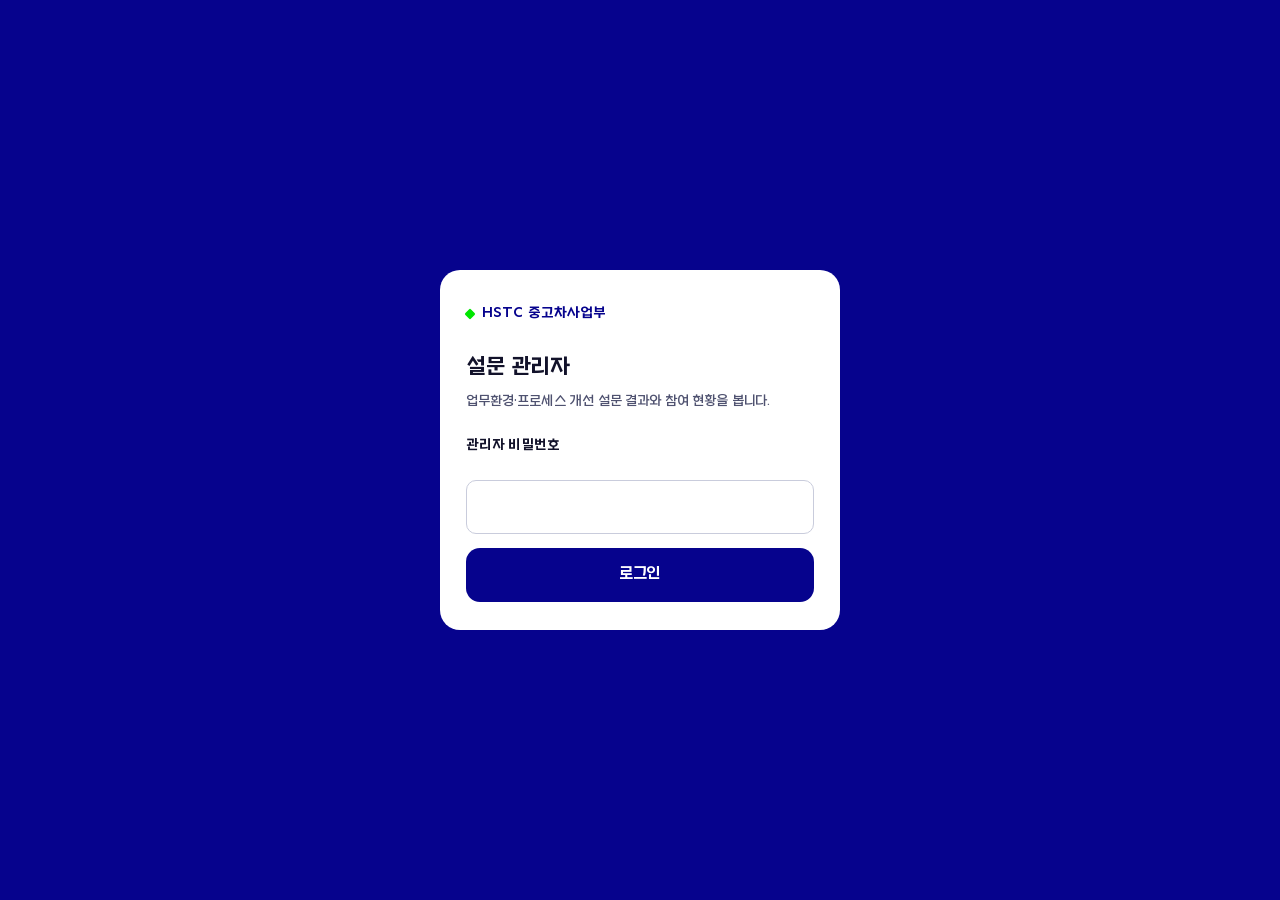
==== admin.html @ 0a01ff9d "화면 배포 2026-11-21 16:25" ====
<!doctype html>
<html lang="ko">
<head>
  <meta charset="utf-8">
  <meta name="viewport" content="width=device-width, initial-scale=1, viewport-fit=cover">
  <meta name="theme-color" content="#06038D">
  <meta name="robots" content="noindex, nofollow">
  <meta name="referrer" content="no-referrer">
  <title>설문 관리 | HSTC 중고차사업부</title>
  <link rel="preload" href="assets/fonts/hs-hyosung-medium.woff2" as="font" type="font/woff2" crossorigin>
  <link rel="preload" href="assets/fonts/hs-hyosung-bold.woff2" as="font" type="font/woff2" crossorigin>
  <link rel="stylesheet" href="assets/css/base.css">
  <link rel="stylesheet" href="assets/css/survey.css">
  <link rel="stylesheet" href="assets/css/admin.css">
</head>
<body>
  <!-- 관리자 화면: 외부 스크립트는 엑셀 다운로드 때 SheetJS(무결성 해시 확인)만 불러온다 -->
  <div id="admin"></div>
  <noscript><p style="padding:24px">이 화면은 자바스크립트가 필요합니다.</p></noscript>

  <script src="assets/js/config.js"></script>
  <script src="assets/js/questions.js"></script>
  <script src="assets/js/logic.js"></script>
  <script src="assets/js/stats.js"></script>
  <script src="assets/js/mock.js"></script>
  <script src="assets/js/api.js"></script>
  <script src="assets/js/dom.js"></script>
  <script src="assets/js/admin-views.js"></script>
  <script src="assets/js/admin.js"></script>
</body>
</html>
---- assets/css/base.css ----
/* 공통 기반 — 글꼴, CI 색상 토큰, 초기화, 버튼. 설문·관리자 화면이 같이 쓴다. */

/* HS Hyosung 글꼴 (HS효성 CI, 자체 호스팅). 용량 때문에 Medium·Bold 두 가지만 싣는다. */
@font-face {
  font-family: "HS Hyosung";
  src: url("../fonts/hs-hyosung-medium.woff2") format("woff2");
  font-weight: 300 500;
  font-style: normal;
  font-display: swap;
}
@font-face {
  font-family: "HS Hyosung";
  src: url("../fonts/hs-hyosung-bold.woff2") format("woff2");
  font-weight: 600 800;
  font-style: normal;
  font-display: swap;
}

:root {
  /* CI 색상 — 쓰임은 CLAUDE.md 4장 표를 따른다 */
  --hs-blue: #06038D;        /* 주색: 버튼, 선택 상태, 상단 영역, 진행률 */
  --hs-blue-hover: #1A17A6;
  --hs-blue-press: #04026B;
  --hs-blue-tint: #EDEDF9;   /* 선택된 복수 선택지 바탕 */
  --hs-blue-line: #B9B8E6;
  --hs-green: #00E600;       /* 포인트: 파란 바탕 위 작은 장식만 */
  --hs-orange: #FF7F0B;      /* 주의: 아이콘·테두리 */
  --orange-tint: #FFF3E7;
  --orange-line: #FFD2A8;
  --orange-ink: #8A3D00;     /* 주의 문구 글자색 (흰 바탕 대비 확보) */

  /* 중립색 */
  --bg: #F4F5F9;
  --bg-outer: #E7E9F1;
  --surface: #FFFFFF;
  --ink: #12122A;
  --text-2: #4F5270;
  --muted: #7C7F99;
  --line: #E1E3EE;
  --line-strong: #C9CCDC;

  --radius-sm: 10px;
  --radius: 14px;
  --radius-lg: 20px;
  --font: "HS Hyosung", -apple-system, BlinkMacSystemFont, "Apple SD Gothic Neo", "Malgun Gothic", "Noto Sans KR", sans-serif;
  --ease: cubic-bezier(.2, .7, .2, 1);
  --focus: 0 0 0 3px rgba(6, 3, 141, .28);
}

*, *::before, *::after { box-sizing: border-box; }
html { -webkit-text-size-adjust: 100%; text-size-adjust: 100%; }
body {
  margin: 0;
  font-family: var(--font);
  font-weight: 500;
  font-size: 16px;
  line-height: 1.6;
  color: var(--ink);
  background: var(--bg);
  letter-spacing: -0.01em;
  word-break: keep-all;
  overflow-wrap: anywhere;
  -webkit-font-smoothing: antialiased;
  -webkit-tap-highlight-color: transparent;
}
h1, h2, h3, p, ul, ol { margin: 0; }
ul, ol { padding: 0; list-style: none; }
button, input, textarea, select { font: inherit; color: inherit; letter-spacing: inherit; }
button { cursor: pointer; background: none; border: 0; padding: 0; }
:focus { outline: none; }
:focus-visible { box-shadow: var(--focus); }
/* 화면 전환 때 스크립트로 초점을 옮기는 제목에는 테두리를 그리지 않는다 */
[tabindex="-1"]:focus, [tabindex="-1"]:focus-visible { box-shadow: none; }
[hidden] { display: none !important; }
.sr-only {
  position: absolute; width: 1px; height: 1px; padding: 0; margin: -1px;
  overflow: hidden; clip: rect(0, 0, 0, 0); white-space: nowrap; border: 0;
}

/* 버튼 */
.btn {
  display: inline-flex; align-items: center; justify-content: center; gap: 8px;
  min-height: 54px; padding: 0 20px; border-radius: var(--radius);
  font-size: 16px; font-weight: 700; transition: background-color .15s, transform .1s, border-color .15s;
  user-select: none;
}
.btn:active { transform: scale(.985); }
.btn-primary { background: var(--hs-blue); color: #fff; }
.btn-primary:hover { background: var(--hs-blue-hover); }
.btn-primary:active { background: var(--hs-blue-press); }
.btn-secondary { background: var(--surface); color: var(--text-2); border: 1px solid var(--line-strong); font-weight: 500; }
.btn-secondary:hover { border-color: var(--hs-blue-line); color: var(--hs-blue); }
.btn-block { width: 100%; }
.btn[aria-busy="true"] { pointer-events: none; opacity: .85; }
.spinner {
  width: 18px; height: 18px; border-radius: 50%;
  border: 2px solid rgba(255, 255, 255, .35); border-top-color: #fff;
  animation: spin .7s linear infinite;
}
@keyframes spin { to { transform: rotate(360deg); } }

/* 주의 안내 (HS Orange) */
.notice {
  display: flex; gap: 10px; align-items: flex-start;
  background: var(--orange-tint); border: 1px solid var(--orange-line); color: var(--orange-ink);
  border-radius: var(--radius-sm); padding: 12px 14px; font-size: 14px; line-height: 1.55;
}
.notice svg { flex: none; margin-top: 2px; color: var(--hs-orange); }

@media (prefers-reduced-motion: reduce) {
  *, *::before, *::after { animation-duration: .01ms !important; transition-duration: .01ms !important; }
}
---- assets/css/survey.css ----
/* 설문 화면 (index.html) — 모바일 우선 */

.app {
  position: relative;
  max-width: 560px; margin: 0 auto;
  min-height: 100vh; min-height: 100dvh;
  display: flex; flex-direction: column;
  background: var(--bg);
}
@media (min-width: 640px) {
  body { background: var(--bg-outer); }
  .app {
    margin: 32px auto; min-height: calc(100dvh - 64px);
    border-radius: 28px; overflow: hidden;
    box-shadow: 0 1px 2px rgba(18, 18, 42, .06), 0 12px 40px rgba(18, 18, 42, .08);
  }
}

.screen { flex: 1; display: flex; flex-direction: column; animation: fade-in .28s var(--ease); }
.screen.from-right { animation-name: slide-left; }
.screen.from-left { animation-name: slide-right; }
@keyframes fade-in { from { opacity: 0; } to { opacity: 1; } }
@keyframes slide-left { from { opacity: 0; transform: translateX(24px); } to { opacity: 1; transform: none; } }
@keyframes slide-right { from { opacity: 0; transform: translateX(-24px); } to { opacity: 1; transform: none; } }

/* 워드마크: 'HSTC 중고차사업부' 글자 + HS Green 포인트 */
.wordmark { display: inline-flex; align-items: center; gap: 8px; font-size: 14px; font-weight: 700; letter-spacing: .01em; }
.wordmark .spark { width: 8px; height: 8px; background: var(--hs-green); transform: rotate(45deg); border-radius: 1.5px; }

/* ── 시작 화면 ── */
.hero { background: var(--hs-blue); color: #fff; padding: 22px 22px 46px; }
.hero h1 { margin-top: 34px; font-size: 27px; line-height: 1.35; font-weight: 700; letter-spacing: -0.03em; }
.hero .greeting { margin-top: 12px; font-size: 15px; line-height: 1.65; color: rgba(255, 255, 255, .82); }
.hero .greeting p + p { margin-top: 4px; }

.intro-card {
  position: relative; margin: -26px 16px 0;
  background: var(--surface); border: 1px solid var(--line); border-radius: var(--radius-lg);
  padding: 8px 18px;
}
.intro-card li { display: flex; gap: 12px; padding: 12px 0; border-bottom: 1px solid var(--line); }
.intro-card li:last-child { border-bottom: 0; }
.intro-card .ico { flex: none; width: 32px; height: 32px; border-radius: 10px; background: var(--hs-blue-tint); color: var(--hs-blue); display: flex; align-items: center; justify-content: center; }
.intro-card .lbl { font-size: 13px; font-weight: 700; color: var(--hs-blue); }
.intro-card .txt { font-size: 14.5px; line-height: 1.55; color: var(--ink); }
.closing { margin: 18px 22px 0; font-size: 14.5px; line-height: 1.65; color: var(--text-2); }

.start-form { padding: 26px 16px 28px; display: flex; flex-direction: column; gap: 22px; }
.field-label { display: block; font-size: 14px; font-weight: 700; margin-bottom: 8px; }
.branch-grid { display: grid; grid-template-columns: repeat(4, 1fr); gap: 8px; }
.branch-grid button {
  min-height: 52px; border-radius: var(--radius-sm); background: var(--surface);
  border: 1px solid var(--line-strong); font-size: 15px; transition: background-color .15s, border-color .15s;
}
.branch-grid button[aria-checked="true"] { background: var(--hs-blue); border-color: var(--hs-blue); color: #fff; font-weight: 700; }
.text-input {
  width: 100%; min-height: 54px; padding: 0 16px; border-radius: var(--radius-sm);
  background: var(--surface); border: 1px solid var(--line-strong); font-size: 17px;
  transition: border-color .15s, box-shadow .15s;
}
.text-input:focus { border-color: var(--hs-blue); box-shadow: var(--focus); }
.text-input::placeholder, .text-area::placeholder { color: var(--muted); }
.field-help { display: flex; gap: 6px; margin-top: 8px; font-size: 13px; line-height: 1.5; color: var(--text-2); }
.field-help svg { flex: none; margin-top: 2px; }

.mock-banner {
  margin: 0 16px 24px; padding: 12px 14px; border-radius: var(--radius-sm);
  border: 1px dashed var(--line-strong); font-size: 13px; color: var(--text-2); line-height: 1.6;
}
.mock-banner strong { color: var(--ink); }
.mock-banner button { margin-top: 6px; color: var(--hs-blue); font-weight: 700; text-decoration: underline; }

/* ── 문항 화면 ── */
.topbar {
  position: sticky; top: 0; z-index: 5; background: var(--bg);
  padding: max(10px, env(safe-area-inset-top)) 12px 0;
}
.topbar-row { display: flex; align-items: center; justify-content: space-between; min-height: 44px; }
.back-btn { display: inline-flex; align-items: center; gap: 2px; min-height: 44px; padding: 0 10px 0 4px; border-radius: 10px; color: var(--text-2); font-size: 15px; }
.back-btn:hover { color: var(--hs-blue); }
.back-btn[hidden] { display: inline-flex !important; visibility: hidden; }
.counter { padding-right: 6px; font-size: 14px; color: var(--text-2); font-variant-numeric: tabular-nums; }
.counter b { color: var(--hs-blue); font-weight: 700; }
.progress { position: relative; height: 4px; margin: 6px 6px 0; background: var(--line); border-radius: 2px; }
.progress-fill { position: absolute; inset: 0 auto 0 0; background: var(--hs-blue); border-radius: 2px; transition: width .35s var(--ease); }
.progress-fill::after {
  content: ""; position: absolute; right: -4px; top: -3px; width: 10px; height: 10px; border-radius: 50%;
  background: var(--hs-green); border: 2px solid var(--hs-blue);
}

.q-body { flex: 1; padding: 26px 18px 24px; }
.q-section { font-size: 13px; font-weight: 700; color: var(--hs-blue); letter-spacing: .01em; }
.q-title { margin-top: 8px; font-size: 21px; line-height: 1.45; font-weight: 700; letter-spacing: -0.025em; }
.q-meta { margin-top: 8px; font-size: 14px; color: var(--text-2); }
.q-context {
  display: inline-flex; gap: 6px; align-items: center; margin-top: 12px; padding: 6px 12px; border-radius: 999px;
  background: var(--hs-blue-tint); color: var(--hs-blue); font-size: 13px;
}
.q-context b { font-weight: 700; }
.q-content { margin-top: 22px; }

/* 선택지 */
.options { display: flex; flex-direction: column; gap: 10px; }
.opt {
  display: flex; align-items: center; gap: 12px; width: 100%; min-height: 56px; padding: 12px 16px;
  text-align: left; background: var(--surface); border: 1px solid var(--line); border-radius: var(--radius);
  font-size: 16px; line-height: 1.45; transition: background-color .15s, border-color .15s, color .15s;
}
.opt:hover { border-color: var(--hs-blue-line); }
.opt .key {
  flex: none; width: 26px; height: 26px; border-radius: 8px; border: 1px solid var(--line-strong);
  display: flex; align-items: center; justify-content: center; font-size: 13px; color: var(--muted);
  font-variant-numeric: tabular-nums;
}
.opt .label { flex: 1; }
.opt .tick { flex: none; color: var(--hs-green); opacity: 0; transition: opacity .15s; }
/* 단일 선택: 고른 항목은 HS Blue로 채운다 */
.opt[role="radio"][aria-checked="true"] { background: var(--hs-blue); border-color: var(--hs-blue); color: #fff; font-weight: 700; }
.opt[role="radio"][aria-checked="true"] .key { border-color: rgba(255, 255, 255, .35); color: #fff; }
.opt[role="radio"][aria-checked="true"] .tick { opacity: 1; }
/* 복수 선택: 체크박스 */
.opt .box {
  flex: none; width: 24px; height: 24px; border-radius: 7px; border: 1.5px solid var(--line-strong);
  display: flex; align-items: center; justify-content: center; background: var(--surface);
}
.opt .box svg { opacity: 0; color: var(--hs-green); }
.opt[role="checkbox"][aria-checked="true"] { background: var(--hs-blue-tint); border: 1.5px solid var(--hs-blue); color: var(--hs-blue); font-weight: 700; }
.opt[role="checkbox"][aria-checked="true"] .box { background: var(--hs-blue); border-color: var(--hs-blue); }
.opt[role="checkbox"][aria-checked="true"] .box svg { opacity: 1; }
.hotkey { flex: none; font-size: 12px; color: var(--muted); font-variant-numeric: tabular-nums; }
[aria-checked="true"] .hotkey { color: inherit; opacity: .7; }
.etc-wrap { margin-top: -2px; }
.etc-wrap .text-input { font-size: 16px; }

/* 숫자 키 표시는 마우스·키보드 환경에서만 */
@media (hover: none), (pointer: coarse) {
  .hotkey { display: none; }
}

/* 5점 척도 */
.scale { display: grid; grid-template-columns: repeat(5, 1fr); gap: 8px; }
.scale button {
  min-height: 60px; border-radius: var(--radius-sm); background: var(--surface); border: 1px solid var(--line);
  font-size: 19px; font-weight: 700; color: var(--ink); font-variant-numeric: tabular-nums;
  transition: background-color .15s, border-color .15s;
}
.scale button:hover { border-color: var(--hs-blue-line); }
.scale button[aria-checked="true"] { background: var(--hs-blue); border-color: var(--hs-blue); color: #fff; }
.scale-labels { display: flex; justify-content: space-between; gap: 8px; margin-top: 10px; font-size: 13px; color: var(--text-2); }
.scale-labels span { flex: 1; }
.scale-labels span:nth-child(2) { text-align: center; }
.scale-labels span:last-child { text-align: right; }

/* Q4 항목 카드 */
.grid-card { background: var(--surface); border: 1px solid var(--line); border-radius: var(--radius-lg); padding: 26px 16px 20px; text-align: center; }
.grid-card .pos { font-size: 13px; font-weight: 700; color: var(--hs-blue); font-variant-numeric: tabular-nums; }
.grid-card .item { margin: 8px 0 22px; font-size: 23px; font-weight: 700; line-height: 1.4; letter-spacing: -0.025em; }
.na-btn {
  width: 100%; min-height: 52px; margin-top: 12px; border-radius: var(--radius-sm);
  border: 1px dashed var(--line-strong); background: transparent; color: var(--text-2); font-size: 15px;
}
.na-btn[aria-checked="true"] { border-style: solid; border-color: var(--hs-blue); background: var(--hs-blue); color: #fff; font-weight: 700; }
.dots { display: flex; gap: 5px; justify-content: center; margin-top: 18px; flex-wrap: wrap; }
.dots i { width: 6px; height: 6px; border-radius: 3px; background: var(--line-strong); transition: width .2s, background-color .2s; }
.dots i.done { background: var(--hs-blue); }
.dots i.now { width: 16px; background: var(--hs-blue); }

/* 주관식 */
.guide { padding: 14px 16px; border-radius: var(--radius); background: var(--surface); border: 1px solid var(--line); font-size: 14.5px; line-height: 1.65; color: var(--text-2); }
.examples { margin-top: 10px; display: flex; flex-direction: column; gap: 6px; }
.examples li { position: relative; padding-left: 14px; font-size: 14px; color: var(--text-2); }
.examples li::before { content: ""; position: absolute; left: 2px; top: .7em; width: 5px; height: 5px; border-radius: 50%; background: var(--hs-blue-line); }
.examples-title { margin-top: 12px; font-size: 13px; font-weight: 700; color: var(--ink); }
.text-area {
  width: 100%; min-height: 180px; padding: 14px 16px; resize: vertical; border-radius: var(--radius);
  background: var(--surface); border: 1px solid var(--line-strong); font-size: 16px; line-height: 1.6;
}
.text-area:focus { border-color: var(--hs-blue); box-shadow: var(--focus); }
.char-count { margin-top: 6px; text-align: right; font-size: 13px; color: var(--muted); font-variant-numeric: tabular-nums; }
.char-count.over { color: var(--orange-ink); font-weight: 700; }

.inline-msg { margin-top: 14px; }
.hint { margin-top: 14px; text-align: center; font-size: 13px; color: var(--muted); }

/* 하단 버튼 영역 */
.footer {
  position: sticky; bottom: 0; z-index: 5; display: flex; gap: 10px;
  padding: 12px 16px max(16px, env(safe-area-inset-bottom));
  background: linear-gradient(to top, var(--bg) 70%, rgba(244, 245, 249, 0));
}
.footer .btn { flex: 1; }
.footer .btn-secondary { flex: 0 0 auto; min-width: 110px; }

/* ── 제출 확인·완료·안내 화면 ── */
.center-body { flex: 1; display: flex; flex-direction: column; justify-content: center; padding: 40px 24px; text-align: center; }
.badge-ico {
  width: 72px; height: 72px; margin: 0 auto 22px; border-radius: 24px; background: var(--hs-blue); color: #fff;
  display: flex; align-items: center; justify-content: center; position: relative;
}
.badge-ico .spark { position: absolute; right: -4px; top: -4px; width: 14px; height: 14px; background: var(--hs-green); transform: rotate(45deg); border-radius: 2px; border: 3px solid var(--bg); box-sizing: content-box; }
.badge-ico.warn { background: var(--orange-tint); color: var(--hs-orange); border: 1px solid var(--orange-line); }
.center-body h2 { font-size: 23px; line-height: 1.4; font-weight: 700; letter-spacing: -0.025em; }
.center-body .desc { margin-top: 12px; font-size: 15.5px; line-height: 1.7; color: var(--text-2); }
.summary { margin: 24px auto 0; width: 100%; max-width: 360px; background: var(--surface); border: 1px solid var(--line); border-radius: var(--radius); padding: 6px 16px; text-align: left; }
.summary div { display: flex; justify-content: space-between; padding: 10px 0; font-size: 14.5px; border-bottom: 1px solid var(--line); }
.summary div:last-child { border-bottom: 0; }
.summary span { color: var(--text-2); }
.summary b { font-weight: 700; font-variant-numeric: tabular-nums; }
.done-top { padding: 22px; }
.done-top .wordmark { color: var(--hs-blue); }
.loading { flex: 1; display: flex; align-items: center; justify-content: center; }
.loading .spinner { width: 28px; height: 28px; border-color: var(--line); border-top-color: var(--hs-blue); }
---- assets/css/admin.css ----
/* 관리자 화면 (admin.html) — PC 우선, 휴대폰에서도 보기 가능 */

body { background: var(--bg); }

/* ── 로그인 ── */
.login-wrap { min-height: 100vh; min-height: 100dvh; display: flex; align-items: center; justify-content: center; padding: 24px 16px; background: var(--hs-blue); }
.login-card { width: 100%; max-width: 400px; background: var(--surface); border-radius: var(--radius-lg); padding: 32px 26px 28px; }
.login-card .wordmark { color: var(--hs-blue); }
.login-card h1 { margin: 22px 0 6px; font-size: 22px; font-weight: 700; letter-spacing: -0.02em; }
.login-card p { font-size: 14px; color: var(--text-2); margin-bottom: 22px; }
.login-card form { display: flex; flex-direction: column; gap: 14px; }
.mock-note { margin-top: 18px; font-size: 13px; color: var(--text-2); border: 1px dashed var(--line-strong); border-radius: var(--radius-sm); padding: 10px 12px; }

/* ── 상단 ── */
.adm-header { background: var(--hs-blue); color: #fff; }
.adm-header-in { max-width: 1120px; margin: 0 auto; padding: 14px 20px; display: flex; align-items: center; gap: 16px; }
.adm-header .title { font-size: 14px; opacity: .75; }
.adm-header .spacer { flex: 1; }
.adm-header .wordmark { white-space: nowrap; }
.hdr-btn { flex: none; white-space: nowrap; min-height: 38px; padding: 0 14px; border-radius: 10px; border: 1px solid rgba(255, 255, 255, .3); color: #fff; font-size: 14px; display: inline-flex; align-items: center; gap: 6px; }
.hdr-btn:hover { background: rgba(255, 255, 255, .1); }

.tabs { position: sticky; top: 0; z-index: 10; background: var(--surface); border-bottom: 1px solid var(--line); }
.tabs-in { max-width: 1120px; margin: 0 auto; padding: 0 12px; display: flex; gap: 2px; overflow-x: auto; scrollbar-width: none; }
.tabs-in::-webkit-scrollbar { display: none; }
.tab { flex: none; min-height: 52px; padding: 0 16px; font-size: 15px; color: var(--text-2); border-bottom: 3px solid transparent; }
.tab[aria-selected="true"] { color: var(--hs-blue); font-weight: 700; border-bottom-color: var(--hs-blue); }

.adm-main { max-width: 1120px; margin: 0 auto; padding: 24px 20px 64px; }
.page-head { display: flex; align-items: center; gap: 12px; flex-wrap: wrap; margin-bottom: 18px; }
.page-head h2 { font-size: 20px; font-weight: 700; letter-spacing: -0.02em; margin-right: auto; }
.muted { color: var(--text-2); font-size: 14px; }
.small { font-size: 13px; color: var(--muted); }

/* 카드 */
.grid { display: grid; gap: 16px; grid-template-columns: repeat(auto-fit, minmax(min(100%, 320px), 1fr)); }
.card { background: var(--surface); border: 1px solid var(--line); border-radius: var(--radius); padding: 20px; min-width: 0; }
.card + .card { margin-top: 0; }
.stack > * + * { margin-top: 16px; }
.card h3 { font-size: 16px; font-weight: 700; letter-spacing: -0.01em; }
.card h3 .qid { color: var(--hs-blue); margin-right: 6px; }
.card .sub { margin-top: 4px; font-size: 13px; color: var(--text-2); line-height: 1.5; }
.card-body { margin-top: 16px; }

.kpis { display: grid; gap: 12px; grid-template-columns: repeat(auto-fit, minmax(200px, 1fr)); margin-bottom: 16px; }
.kpi { background: var(--surface); border: 1px solid var(--line); border-radius: var(--radius); padding: 16px 18px; }
.kpi .lbl { font-size: 13px; color: var(--text-2); }
.kpi .val { margin-top: 6px; font-size: 24px; font-weight: 700; letter-spacing: -0.02em; font-variant-numeric: tabular-nums; }
.kpi .val small { font-size: 14px; font-weight: 500; color: var(--text-2); margin-left: 4px; }
.kpi.blue { background: var(--hs-blue); border-color: var(--hs-blue); color: #fff; }
.kpi.blue .lbl, .kpi.blue .val small { color: rgba(255, 255, 255, .75); }

.badge { display: inline-flex; align-items: center; gap: 6px; padding: 3px 10px; border-radius: 999px; font-size: 13px; font-weight: 700; }
.badge::before { content: ""; width: 7px; height: 7px; border-radius: 50%; background: currentColor; }
.badge.on { background: #E6F7E6; color: #146C1F; }
.badge.off { background: var(--orange-tint); color: var(--orange-ink); }

/* 막대 */
.bars { display: flex; flex-direction: column; gap: 10px; }
.bar-row { display: grid; grid-template-columns: minmax(0, 1fr) auto; gap: 4px 12px; align-items: center; }
.bar-row .name { font-size: 14px; line-height: 1.4; }
.bar-row .count { font-size: 14px; font-weight: 700; text-align: right; font-variant-numeric: tabular-nums; white-space: nowrap; }
.bar-row .count span { font-weight: 500; color: var(--muted); margin-left: 4px; }
.bar-track { grid-column: 1 / -1; height: 8px; border-radius: 4px; background: var(--hs-blue-tint); overflow: hidden; }
.bar-fill { height: 100%; border-radius: 4px; background: var(--hs-blue); }
.bar-row.top .bar-fill { background: var(--hs-blue); }
.bar-row:not(.top) .bar-fill { background: #5F5CC4; }

.mean { display: flex; align-items: baseline; gap: 8px; margin-bottom: 14px; }
.mean b { font-size: 30px; font-weight: 700; color: var(--hs-blue); letter-spacing: -0.02em; font-variant-numeric: tabular-nums; }
.mean span { font-size: 14px; color: var(--text-2); }

/* 직군 필터 */
.seg { display: inline-flex; background: var(--surface); border: 1px solid var(--line-strong); border-radius: 12px; padding: 3px; }
.seg button { min-height: 38px; padding: 0 14px; border-radius: 9px; font-size: 14px; color: var(--text-2); }
.seg button[aria-pressed="true"] { background: var(--hs-blue); color: #fff; font-weight: 700; }

/* 표 */
.table-wrap { overflow-x: auto; border: 1px solid var(--line); border-radius: var(--radius-sm); }
table { width: 100%; border-collapse: collapse; font-size: 14px; }
th, td { padding: 10px 12px; text-align: left; border-bottom: 1px solid var(--line); vertical-align: middle; }
thead th { background: #F7F8FB; font-size: 13px; color: var(--text-2); font-weight: 700; white-space: nowrap; }
tbody tr:last-child td { border-bottom: 0; }
td.num, th.num { text-align: right; font-variant-numeric: tabular-nums; white-space: nowrap; }
td.num small { color: var(--muted); margin-left: 3px; }
.group-head { text-align: center; border-left: 1px solid var(--line); }
.bl { border-left: 1px solid var(--line); }
.cross td.num { text-align: center; }
.cross th.col { writing-mode: horizontal-tb; white-space: normal; min-width: 92px; max-width: 120px; font-weight: 500; font-size: 12px; line-height: 1.35; vertical-align: bottom; }
.heat { display: inline-block; min-width: 30px; padding: 3px 6px; border-radius: 6px; font-weight: 700; }

/* 원문 */
.warn-banner { display: flex; gap: 10px; align-items: center; padding: 14px 16px; margin-bottom: 18px; border-radius: var(--radius-sm); background: var(--orange-tint); border: 1px solid var(--orange-line); color: var(--orange-ink); font-weight: 700; }
.warn-banner svg { flex: none; color: var(--hs-orange); }
.quotes { display: flex; flex-direction: column; gap: 10px; }
.quote { padding: 12px 14px; border-radius: var(--radius-sm); background: #F7F8FB; font-size: 14.5px; line-height: 1.65; white-space: pre-wrap; }
.empty { padding: 18px; text-align: center; color: var(--muted); font-size: 14px; }

/* 명부 */
.toolbar { display: flex; gap: 10px; flex-wrap: wrap; align-items: center; margin-bottom: 14px; }
.toolbar select, .toolbar input { min-height: 40px; border-radius: 10px; border: 1px solid var(--line-strong); background: var(--surface); padding: 0 12px; font-size: 14px; }
.status-pill { display: inline-block; padding: 2px 10px; border-radius: 999px; font-size: 13px; }
.status-pill.done { background: var(--hs-blue-tint); color: var(--hs-blue); font-weight: 700; }
.status-pill.pending { background: #F1F2F6; color: var(--text-2); }
.btn-sm { min-height: 34px; padding: 0 12px; border-radius: 9px; font-size: 13px; font-weight: 700; border: 1px solid var(--line-strong); background: var(--surface); color: var(--text-2); }
.btn-sm:hover { border-color: var(--hs-orange); color: var(--orange-ink); }
.btn-sm[disabled] { opacity: .5; cursor: default; }

.btn-row { display: flex; gap: 10px; flex-wrap: wrap; margin-top: 16px; }
.btn-md { min-height: 44px; font-size: 15px; }
.kv { display: grid; grid-template-columns: 120px 1fr; gap: 10px 16px; font-size: 14.5px; }
.kv dt { color: var(--text-2); }
.kv dd { margin: 0; font-weight: 700; }

.toast {
  position: fixed; left: 50%; bottom: 24px; transform: translateX(-50%); z-index: 50;
  background: var(--ink); color: #fff; padding: 12px 18px; border-radius: 12px; font-size: 14px; max-width: calc(100% - 32px);
  animation: fade-in .2s;
}
@keyframes fade-in { from { opacity: 0; } to { opacity: 1; } }
.loading-row { display: flex; align-items: center; gap: 10px; color: var(--text-2); font-size: 14px; padding: 24px 0; }
.loading-row .spinner { border-color: var(--line); border-top-color: var(--hs-blue); }

@media (max-width: 640px) {
  .adm-main { padding: 18px 14px 56px; }
  .adm-header .title { display: none; }
  .adm-header-in { padding: 12px 14px; gap: 8px; }
  .hdr-btn { padding: 0 10px; font-size: 13px; }
  .card { padding: 16px; }
  .kv { grid-template-columns: 96px 1fr; }
}
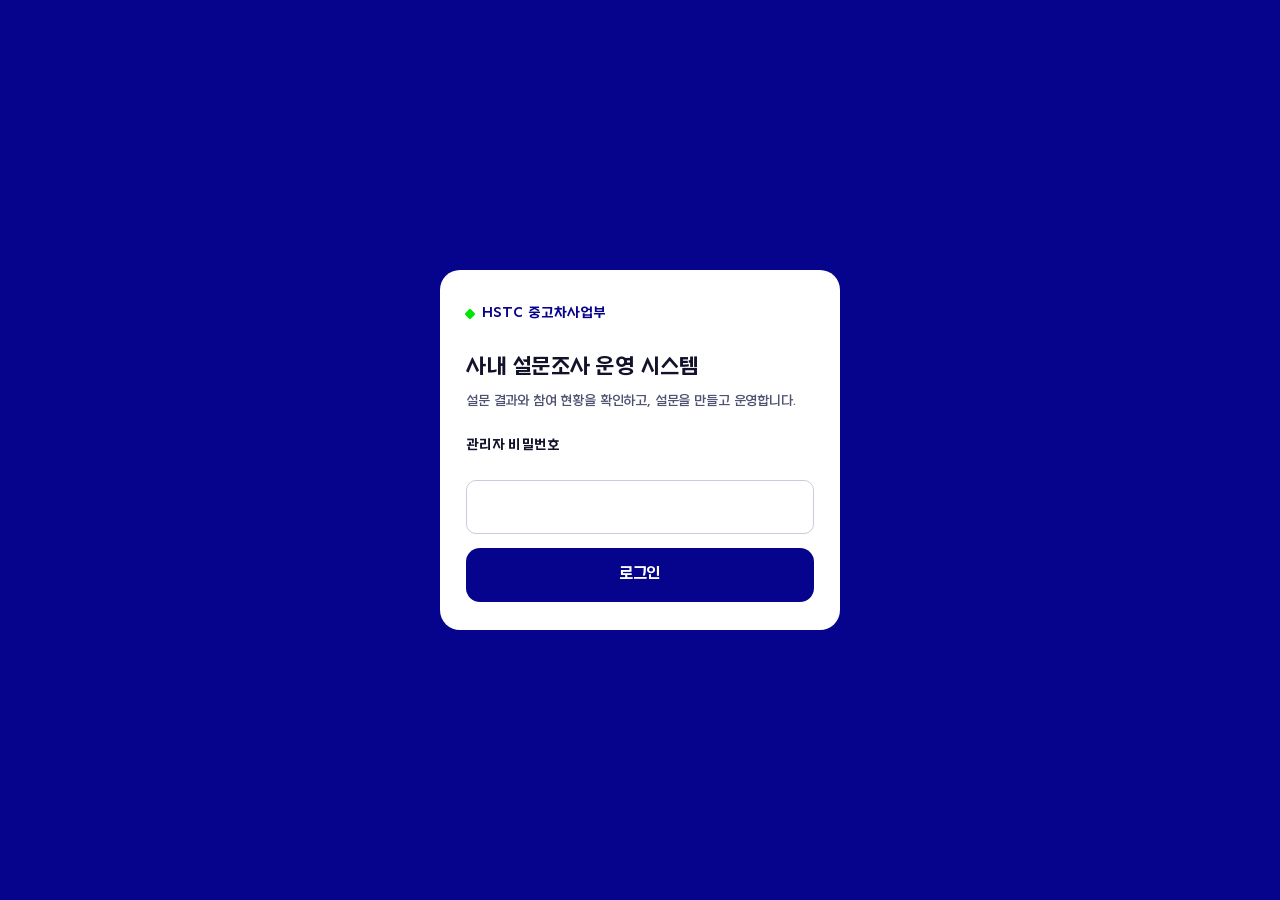
==== commit 8dab369a: "화면 배포 2026-11-21 22:56" ====
--- a/admin.html
+++ b/admin.html
@@ -6,26 +6,29 @@
   <meta name="theme-color" content="#06038D">
   <meta name="robots" content="noindex, nofollow">
   <meta name="referrer" content="no-referrer">
-  <title>설문 관리 | HSTC 중고차사업부</title>
+  <title>사내 설문조사 운영 시스템 | HSTC 중고차사업부</title>
   <link rel="preload" href="assets/fonts/hs-hyosung-medium.woff2" as="font" type="font/woff2" crossorigin>
   <link rel="preload" href="assets/fonts/hs-hyosung-bold.woff2" as="font" type="font/woff2" crossorigin>
-  <link rel="stylesheet" href="assets/css/base.css">
-  <link rel="stylesheet" href="assets/css/survey.css">
-  <link rel="stylesheet" href="assets/css/admin.css">
+  <link rel="stylesheet" href="assets/css/base.css?v=202611212256">
+  <link rel="stylesheet" href="assets/css/survey.css?v=202611212256">
+  <link rel="stylesheet" href="assets/css/admin.css?v=202611212256">
 </head>
 <body>
   <!-- 관리자 화면: 외부 스크립트는 엑셀 다운로드 때 SheetJS(무결성 해시 확인)만 불러온다 -->
   <div id="admin"></div>
   <noscript><p style="padding:24px">이 화면은 자바스크립트가 필요합니다.</p></noscript>
 
-  <script src="assets/js/config.js"></script>
-  <script src="assets/js/questions.js"></script>
-  <script src="assets/js/logic.js"></script>
-  <script src="assets/js/stats.js"></script>
-  <script src="assets/js/mock.js"></script>
-  <script src="assets/js/api.js"></script>
-  <script src="assets/js/dom.js"></script>
-  <script src="assets/js/admin-views.js"></script>
-  <script src="assets/js/admin.js"></script>
+  <script src="assets/js/config.js?v=202611212256"></script>
+  <script src="assets/js/questions.js?v=202611212256"></script>
+  <script src="assets/js/logic.js?v=202611212256"></script>
+  <script src="assets/js/defcheck.js?v=202611212256"></script>
+  <script src="assets/js/stats.js?v=202611212256"></script>
+  <script src="assets/js/mock.js?v=202611212256"></script>
+  <script src="assets/js/api.js?v=202611212256"></script>
+  <script src="assets/js/dom.js?v=202611212256"></script>
+  <script src="assets/js/admin-views.js?v=202611212256"></script>
+  <script src="assets/js/editor.js?v=202611212256"></script>
+  <script src="assets/js/editor-views.js?v=202611212256"></script>
+  <script src="assets/js/admin.js?v=202611212256"></script>
 </body>
 </html>
--- a/assets/css/survey.css
+++ b/assets/css/survey.css
@@ -26,6 +26,14 @@
 /* 워드마크: 'HSTC 중고차사업부' 글자 + HS Green 포인트 */
 .wordmark { display: inline-flex; align-items: center; gap: 8px; font-size: 14px; font-weight: 700; letter-spacing: .01em; }
 .wordmark .spark { width: 8px; height: 8px; background: var(--hs-green); transform: rotate(45deg); border-radius: 1.5px; }
+
+/* 미리보기 띠 (편집기에서 연 화면) */
+.preview-bar {
+  position: sticky; top: 0; z-index: 20; display: flex; align-items: center; justify-content: center; gap: 6px;
+  padding: 8px 12px; background: var(--orange-tint); color: var(--orange-ink); border-bottom: 1px solid var(--orange-line);
+  font-size: 13px; font-weight: 700;
+}
+.preview-bar svg { color: var(--hs-orange); }
 
 /* ── 시작 화면 ── */
 .hero { background: var(--hs-blue); color: #fff; padding: 22px 22px 46px; }
--- a/assets/css/admin.css
+++ b/assets/css/admin.css
@@ -129,3 +129,76 @@
   .card { padding: 16px; }
   .kv { grid-template-columns: 96px 1fr; }
 }
+
+/* ── 설문 편집 ── */
+.btn-sm.primary { background: var(--hs-blue); border-color: var(--hs-blue); color: #fff; }
+.btn-sm.primary:hover { background: var(--hs-blue-hover); color: #fff; border-color: var(--hs-blue-hover); }
+.btn-sm.danger:hover { border-color: var(--hs-orange); color: var(--orange-ink); }
+
+.round-list { display: grid; gap: 12px; grid-template-columns: repeat(auto-fit, minmax(min(100%, 320px), 1fr)); }
+.round-card { background: var(--surface); border: 1px solid var(--line); border-radius: var(--radius); padding: 16px 18px; }
+.round-head { display: flex; align-items: center; gap: 8px; }
+.round-id { font-weight: 700; color: var(--hs-blue); font-variant-numeric: tabular-nums; }
+.round-status { font-size: 12px; font-weight: 700; padding: 2px 9px; border-radius: 999px; }
+.round-status.draft { background: #F1F2F6; color: var(--text-2); }
+.round-status.open { background: var(--hs-blue); color: #fff; }
+.round-status.closed { background: var(--orange-tint); color: var(--orange-ink); }
+.round-title { margin: 6px 0 4px; font-size: 16px; font-weight: 700; }
+
+.ed-bar {
+  position: sticky; top: 53px; z-index: 9; display: flex; align-items: center; gap: 10px; flex-wrap: wrap;
+  margin: -8px -4px 16px; padding: 10px 4px; background: var(--bg); border-bottom: 1px solid var(--line);
+}
+.ed-bar-title { flex: 1; min-width: 180px; display: flex; flex-direction: column; line-height: 1.35; }
+.ed-bar-title strong { font-size: 15px; }
+
+.ed-grid { display: grid; gap: 12px 14px; grid-template-columns: repeat(auto-fit, minmax(min(100%, 200px), 1fr)); }
+.ed-field { display: flex; flex-direction: column; gap: 6px; min-width: 0; }
+.ed-label { font-size: 13px; font-weight: 700; color: var(--ink); }
+.ed-hint { font-size: 12px; color: var(--muted); line-height: 1.45; }
+.ed-input { min-height: 42px; font-size: 15px; padding: 0 12px; }
+.ed-textarea {
+  width: 100%; min-height: 44px; padding: 10px 12px; border-radius: var(--radius-sm); resize: vertical;
+  background: var(--surface); border: 1px solid var(--line-strong); font-size: 15px; line-height: 1.55;
+}
+.ed-textarea:focus, .ed-select:focus { border-color: var(--hs-blue); box-shadow: var(--focus); }
+.ed-select { min-height: 42px; padding: 0 10px; border-radius: var(--radius-sm); border: 1px solid var(--line-strong); background: var(--surface); font-size: 14px; max-width: 100%; }
+.ed-input:disabled, .ed-textarea:disabled, .ed-select:disabled { background: #F4F5F9; color: var(--text-2); }
+.ed-row { display: flex; align-items: center; gap: 8px; margin-top: 8px; flex-wrap: wrap; }
+.ed-row > .ed-input, .ed-row > .ed-textarea { flex: 1; min-width: 160px; }
+.ed-key {
+  flex: none; min-width: 30px; height: 30px; padding: 0 6px; border-radius: 8px; background: var(--hs-blue-tint); color: var(--hs-blue);
+  font-size: 13px; font-weight: 700; display: inline-flex; align-items: center; justify-content: center; font-variant-numeric: tabular-nums;
+}
+.ed-flags { display: flex; gap: 12px; flex-wrap: wrap; }
+.ed-flag { display: inline-flex; align-items: center; gap: 6px; font-size: 13px; color: var(--text-2); white-space: nowrap; }
+.ed-flag input { width: 16px; height: 16px; accent-color: var(--hs-blue); }
+.ed-option { display: flex; align-items: center; gap: 8px; flex-wrap: wrap; padding: 8px 0; border-bottom: 1px dashed var(--line); }
+.ed-option > .ed-input { flex: 1; min-width: 180px; }
+.ed-opt-btns { display: inline-flex; gap: 4px; margin-left: auto; }
+.icon-btn {
+  width: 32px; height: 32px; border-radius: 8px; border: 1px solid var(--line-strong); background: var(--surface);
+  color: var(--text-2); font-size: 14px; display: inline-flex; align-items: center; justify-content: center;
+}
+.icon-btn:hover:not([disabled]) { border-color: var(--hs-blue); color: var(--hs-blue); }
+.icon-btn[disabled], .btn-sm[disabled] { opacity: .4; cursor: default; }
+
+.q-cards { display: flex; flex-direction: column; gap: 8px; }
+.q-card { border: 1px solid var(--line); border-radius: var(--radius-sm); background: var(--surface); }
+.q-card.open { border-color: var(--hs-blue-line); box-shadow: 0 0 0 3px var(--hs-blue-tint); }
+.q-card.has-err { border-color: var(--orange-line); }
+.q-card-head { display: flex; align-items: center; gap: 8px; padding: 6px 8px 6px 4px; }
+.q-card-toggle { flex: 1; min-width: 0; display: flex; align-items: center; gap: 10px; flex-wrap: wrap; text-align: left; padding: 8px; border-radius: 8px; }
+.q-card-toggle:hover { background: #F7F8FB; }
+.q-card-id { font-weight: 700; color: var(--hs-blue); font-variant-numeric: tabular-nums; }
+.q-card-title { flex: 1; min-width: 140px; font-size: 14.5px; overflow: hidden; text-overflow: ellipsis; white-space: nowrap; }
+.q-card-meta { font-size: 12px; color: var(--muted); }
+.q-card-err { font-size: 12px; font-weight: 700; color: var(--orange-ink); background: var(--orange-tint); padding: 2px 8px; border-radius: 999px; }
+.q-card-body { padding: 6px 14px 16px; border-top: 1px solid var(--line); }
+.ed-showif { padding-top: 8px; border-top: 1px dashed var(--line); }
+.ed-errors { margin: 8px 0 0 18px; list-style: disc; font-size: 13.5px; line-height: 1.6; }
+
+@media (max-width: 640px) {
+  .ed-bar { top: 52px; }
+  .q-card-title { white-space: normal; }
+}
